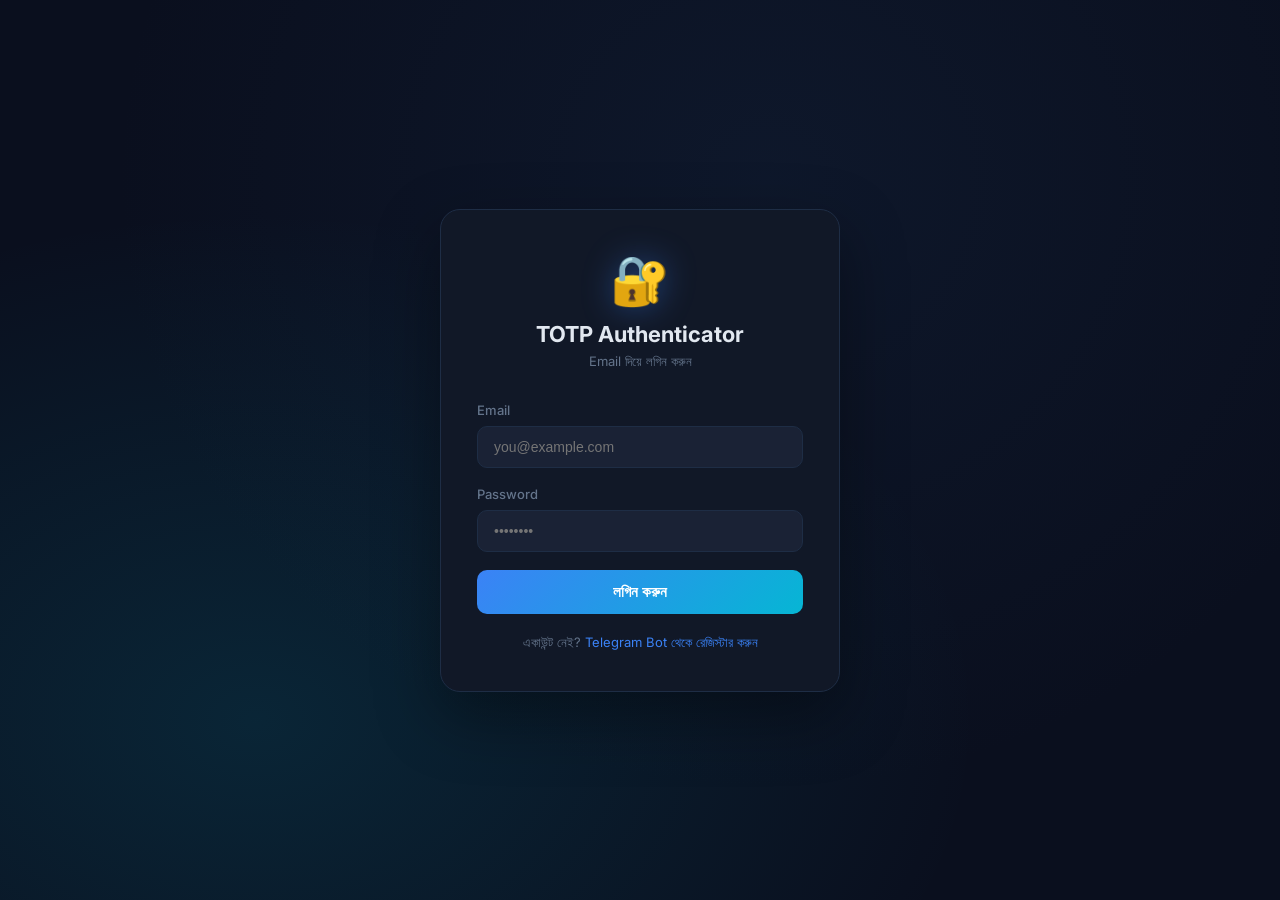
==== code/index.html @ e39daf66 "Create index.html" ====
<!DOCTYPE html>
<html lang="bn">
<head>
<meta charset="UTF-8">
<meta name="viewport" content="width=device-width, initial-scale=1.0">
<title>TOTP Authenticator</title>
<style>
  /* ── REPLACE THIS ── */
  /* SUPABASE_FUNCTION_URL = তোমার Supabase Edge Function URL */
  /* উদাহরণ: https://xxxx.supabase.co/functions/v1/totp-bot */

  @import url('https://fonts.googleapis.com/css2?family=Inter:wght@400;500;600;700&family=JetBrains+Mono:wght@400;700&display=swap');

  :root {
    --bg:       #0a0f1e;
    --surface:  #111827;
    --card:     #1a2235;
    --border:   #1e2d45;
    --accent:   #3b82f6;
    --accent2:  #06b6d4;
    --text:     #e2e8f0;
    --muted:    #64748b;
    --danger:   #ef4444;
    --success:  #22c55e;
    --radius:   14px;
  }

  * { box-sizing: border-box; margin: 0; padding: 0; }
  body { background: var(--bg); color: var(--text); font-family: 'Inter', sans-serif; min-height: 100vh; }

  /* ── LOGIN ── */
  .login-wrap {
    min-height: 100vh;
    display: flex; align-items: center; justify-content: center;
    padding: 24px;
    background: radial-gradient(ellipse at 60% 20%, #1e3a5f33 0%, transparent 60%),
                radial-gradient(ellipse at 20% 80%, #06b6d422 0%, transparent 50%);
  }
  .login-box {
    background: var(--surface);
    border: 1px solid var(--border);
    border-radius: 20px;
    padding: 40px 36px;
    width: 100%; max-width: 400px;
    box-shadow: 0 24px 64px #00000060;
  }
  .login-logo {
    text-align: center; margin-bottom: 32px;
  }
  .login-logo .icon {
    font-size: 48px; display: block; margin-bottom: 12px;
    filter: drop-shadow(0 0 16px #3b82f660);
  }
  .login-logo h1 { font-size: 22px; font-weight: 700; }
  .login-logo p  { font-size: 13px; color: var(--muted); margin-top: 6px; }

  .field { margin-bottom: 18px; }
  .field label { display: block; font-size: 13px; font-weight: 500; color: var(--muted); margin-bottom: 8px; }
  .field input {
    width: 100%; padding: 12px 16px;
    background: var(--card); border: 1px solid var(--border);
    border-radius: 10px; color: var(--text); font-size: 14px;
    outline: none; transition: border-color .2s;
  }
  .field input:focus { border-color: var(--accent); }

  .btn {
    width: 100%; padding: 13px;
    background: linear-gradient(135deg, var(--accent), var(--accent2));
    border: none; border-radius: 10px; color: #fff;
    font-size: 15px; font-weight: 600; cursor: pointer;
    transition: opacity .2s, transform .1s;
  }
  .btn:hover   { opacity: .9; }
  .btn:active  { transform: scale(.98); }
  .btn:disabled { opacity: .5; cursor: not-allowed; }

  .err-msg { margin-top: 14px; color: var(--danger); font-size: 13px; text-align: center; }
  .bot-link { text-align: center; margin-top: 20px; font-size: 13px; color: var(--muted); }
  .bot-link a { color: var(--accent); text-decoration: none; }

  /* ── DASHBOARD ── */
  .dashboard { display: none; }
  .topbar {
    background: var(--surface);
    border-bottom: 1px solid var(--border);
    padding: 16px 24px;
    display: flex; align-items: center; justify-content: space-between;
    position: sticky; top: 0; z-index: 10;
  }
  .topbar-brand { display: flex; align-items: center; gap: 10px; font-weight: 700; font-size: 16px; }
  .topbar-brand span { font-size: 22px; }
  .topbar-actions { display: flex; align-items: center; gap: 12px; }
  .logout-btn {
    background: transparent; border: 1px solid var(--border);
    color: var(--muted); padding: 7px 14px; border-radius: 8px;
    font-size: 13px; cursor: pointer; transition: border-color .2s, color .2s;
  }
  .logout-btn:hover { border-color: var(--danger); color: var(--danger); }
  .refresh-btn {
    background: var(--card); border: 1px solid var(--border);
    color: var(--text); padding: 7px 14px; border-radius: 8px;
    font-size: 13px; cursor: pointer; transition: background .2s;
  }
  .refresh-btn:hover { background: var(--border); }

  .main { max-width: 640px; margin: 0 auto; padding: 32px 20px; }
  .section-title { font-size: 13px; font-weight: 600; color: var(--muted); text-transform: uppercase; letter-spacing: .06em; margin-bottom: 16px; }

  .code-grid { display: grid; gap: 14px; }
  .code-card {
    background: var(--card); border: 1px solid var(--border);
    border-radius: var(--radius); padding: 20px 22px;
    position: relative; overflow: hidden;
    transition: border-color .2s, box-shadow .2s;
  }
  .code-card:hover { border-color: #2d3f5a; box-shadow: 0 4px 20px #00000030; }
  .code-card::before {
    content: ''; position: absolute; left: 0; top: 0; bottom: 0;
    width: 3px;
    background: linear-gradient(180deg, var(--accent), var(--accent2));
  }
  .code-label { font-size: 13px; color: var(--muted); font-weight: 500; margin-bottom: 8px; }
  .code-otp {
    font-family: 'JetBrains Mono', monospace;
    font-size: 36px; font-weight: 700; letter-spacing: 6px;
    color: var(--text); cursor: pointer; user-select: none;
    transition: color .15s;
  }
  .code-otp:hover { color: var(--accent); }
  .code-otp.copied { color: var(--success); }
  .code-meta {
    display: flex; align-items: center; gap: 10px;
    margin-top: 12px;
  }
  .timer-bar-wrap {
    flex: 1; height: 4px; background: var(--border); border-radius: 2px; overflow: hidden;
  }
  .timer-bar {
    height: 100%; border-radius: 2px;
    background: linear-gradient(90deg, var(--accent), var(--accent2));
    transition: width 1s linear;
  }
  .timer-bar.warn { background: #f59e0b; }
  .timer-bar.crit { background: var(--danger); }
  .timer-txt { font-size: 12px; color: var(--muted); font-family: 'JetBrains Mono', monospace; min-width: 28px; text-align: right; }

  .empty-state {
    text-align: center; padding: 60px 20px; color: var(--muted);
  }
  .empty-state .icon { font-size: 48px; margin-bottom: 16px; }
  .empty-state p { font-size: 14px; }

  .loading {
    display: flex; align-items: center; justify-content: center;
    padding: 60px; gap: 10px; color: var(--muted);
  }
  .spinner {
    width: 20px; height: 20px; border: 2px solid var(--border);
    border-top-color: var(--accent); border-radius: 50%;
    animation: spin .7s linear infinite;
  }
  @keyframes spin { to { transform: rotate(360deg); } }

  .toast {
    position: fixed; bottom: 24px; left: 50%; transform: translateX(-50%) translateY(20px);
    background: var(--success); color: #fff; padding: 10px 20px;
    border-radius: 8px; font-size: 13px; opacity: 0;
    transition: opacity .3s, transform .3s; pointer-events: none; z-index: 99;
  }
  .toast.show { opacity: 1; transform: translateX(-50%) translateY(0); }

  @media (max-width: 480px) {
    .login-box { padding: 28px 20px; }
    .code-otp { font-size: 28px; letter-spacing: 4px; }
    .topbar { padding: 12px 16px; }
    .main { padding: 20px 14px; }
  }
</style>
</head>
<body>

<!-- ── LOGIN ── -->
<div class="login-wrap" id="loginPage">
  <div class="login-box">
    <div class="login-logo">
      <span class="icon">🔐</span>
      <h1>TOTP Authenticator</h1>
      <p>Email দিয়ে লগিন করুন</p>
    </div>
    <div class="field">
      <label>Email</label>
      <input type="email" id="loginEmail" placeholder="you@example.com" autocomplete="email">
    </div>
    <div class="field">
      <label>Password</label>
      <input type="password" id="loginPassword" placeholder="••••••••" autocomplete="current-password">
    </div>
    <button class="btn" id="loginBtn" onclick="doLogin()">লগিন করুন</button>
    <div class="err-msg" id="loginErr"></div>
    <div class="bot-link">
      একাউন্ট নেই? <a href="https://t.me/YOUR_BOT_USERNAME" target="_blank">Telegram Bot থেকে রেজিস্টার করুন</a>
    </div>
  </div>
</div>

<!-- ── DASHBOARD ── -->
<div class="dashboard" id="dashboard">
  <div class="topbar">
    <div class="topbar-brand"><span>🔐</span> TOTP</div>
    <div class="topbar-actions">
      <button class="refresh-btn" onclick="loadCodes()">🔄 Refresh</button>
      <button class="logout-btn" onclick="logout()">Logout</button>
    </div>
  </div>
  <div class="main">
    <div class="section-title">আপনার Authenticator কোডসমূহ</div>
    <div class="code-grid" id="codeGrid">
      <div class="loading"><div class="spinner"></div> লোড হচ্ছে...</div>
    </div>
  </div>
</div>

<div class="toast" id="toast"></div>

<script>
// ══════════════════════════════════════════════════════
// ⚠️ এখানে তোমার Supabase Edge Function URL দাও
const API_BASE = "https://YOUR_PROJECT.supabase.co/functions/v1/YOUR_FUNCTION_NAME";
// ══════════════════════════════════════════════════════

let sessionToken = null;
let tickInterval = null;
let codesData    = [];

// ── Init ────────────────────────────────────────────
window.onload = () => {
  const saved = sessionStorage.getItem("totp_token");
  if (saved) { sessionToken = saved; showDashboard(); loadCodes(); }
};

// ── Login ───────────────────────────────────────────
async function doLogin() {
  const email    = document.getElementById("loginEmail").value.trim();
  const password = document.getElementById("loginPassword").value;
  const btn      = document.getElementById("loginBtn");
  const err      = document.getElementById("loginErr");
  err.textContent = "";
  if (!email || !password) { err.textContent = "Email ও Password দিন।"; return; }
  btn.disabled = true; btn.textContent = "লগিন হচ্ছে...";
  try {
    const res  = await fetch(`${API_BASE}/api/login`, { method: "POST", headers: { "Content-Type": "application/json" }, body: JSON.stringify({ email, password }) });
    const data = await res.json();
    if (!res.ok) { err.textContent = data.error === "Account banned" ? "🚫 আপনার একাউন্ট নিষিদ্ধ।" : "❌ " + (data.error || "ভুল Email বা Password।"); return; }
    sessionToken = data.token;
    sessionStorage.setItem("totp_token", sessionToken);
    showDashboard();
    loadCodes();
  } catch (_) {
    err.textContent = "❌ সার্ভারে সংযোগ হচ্ছে না।";
  } finally {
    btn.disabled = false; btn.textContent = "লগিন করুন";
  }
}

document.addEventListener("keydown", e => {
  if (e.key === "Enter" && document.getElementById("loginPage").style.display !== "none") doLogin();
});

// ── Show/hide pages ─────────────────────────────────
function showDashboard() {
  document.getElementById("loginPage").style.display = "none";
  document.getElementById("dashboard").style.display = "block";
}

function logout() {
  sessionStorage.removeItem("totp_token");
  sessionToken = null;
  clearInterval(tickInterval);
  document.getElementById("loginPage").style.display = "";
  document.getElementById("dashboard").style.display = "none";
  document.getElementById("loginEmail").value = "";
  document.getElementById("loginPassword").value = "";
}

// ── Load codes ──────────────────────────────────────
async function loadCodes() {
  const grid = document.getElementById("codeGrid");
  grid.innerHTML = '<div class="loading"><div class="spinner"></div> লোড হচ্ছে...</div>';
  clearInterval(tickInterval);
  try {
    const res  = await fetch(`${API_BASE}/api/codes`, { method: "POST", headers: { "Content-Type": "application/json" }, body: JSON.stringify({ token: sessionToken }) });
    if (res.status === 401) { logout(); return; }
    if (res.status === 403) { grid.innerHTML = '<div class="empty-state"><div class="icon">🚫</div><p>আপনার একাউন্ট নিষিদ্ধ।</p></div>'; return; }
    const data = await res.json();
    codesData  = data.codes || [];
    renderCodes();
    startTicker();
  } catch (_) {
    grid.innerHTML = '<div class="empty-state"><div class="icon">⚠️</div><p>লোড করতে সমস্যা হয়েছে।</p></div>';
  }
}

// ── Render ──────────────────────────────────────────
function renderCodes() {
  const grid = document.getElementById("codeGrid");
  if (!codesData.length) {
    grid.innerHTML = '<div class="empty-state"><div class="icon">🔑</div><p>কোনো কোড সেভ নেই।<br>Telegram Bot থেকে কোড যোগ করুন।</p></div>';
    return;
  }
  grid.innerHTML = codesData.map((c, i) => `
    <div class="code-card">
      <div class="code-label">${escHtml(c.label)}</div>
      <div class="code-otp" id="otp_${i}" onclick="copyCode('${c.otp}', ${i})">${formatOTP(c.otp)}</div>
      <div class="code-meta">
        <div class="timer-bar-wrap"><div class="timer-bar" id="bar_${i}"></div></div>
        <div class="timer-txt" id="timer_${i}"></div>
      </div>
    </div>
  `).join("");
  updateBars();
}

function formatOTP(otp) {
  return otp.slice(0, 3) + " " + otp.slice(3);
}

function updateBars() {
  const epoch   = Math.floor(Date.now() / 1000);
  const remaining = 30 - (epoch % 30);
  const pct     = (remaining / 30) * 100;
  codesData.forEach((_, i) => {
    const bar   = document.getElementById(`bar_${i}`);
    const timerEl = document.getElementById(`timer_${i}`);
    if (!bar) return;
    bar.style.width   = pct + "%";
    bar.className     = "timer-bar" + (remaining <= 5 ? " crit" : remaining <= 10 ? " warn" : "");
    if (timerEl) timerEl.textContent = remaining + "s";
  });
}

function startTicker() {
  clearInterval(tickInterval);
  let lastEpochWindow = Math.floor(Date.now() / 30000);
  tickInterval = setInterval(() => {
    updateBars();
    const nowWindow = Math.floor(Date.now() / 30000);
    if (nowWindow !== lastEpochWindow) { lastEpochWindow = nowWindow; loadCodes(); }
  }, 1000);
}

// ── Copy ────────────────────────────────────────────
async function copyCode(otp, i) {
  try { await navigator.clipboard.writeText(otp); } catch (_) {}
  const el = document.getElementById(`otp_${i}`);
  if (el) { el.classList.add("copied"); el.textContent = "✓ Copied!"; setTimeout(() => { el.classList.remove("copied"); el.textContent = formatOTP(otp); }, 1500); }
  showToast("✅ কোড কপি হয়েছে");
}

function showToast(msg) {
  const t = document.getElementById("toast");
  t.textContent = msg; t.classList.add("show");
  setTimeout(() => t.classList.remove("show"), 2000);
}

function escHtml(str) {
  return str.replace(/&/g,"&amp;").replace(/</g,"&lt;").replace(/>/g,"&gt;");
}
</script>
</body>
</html>
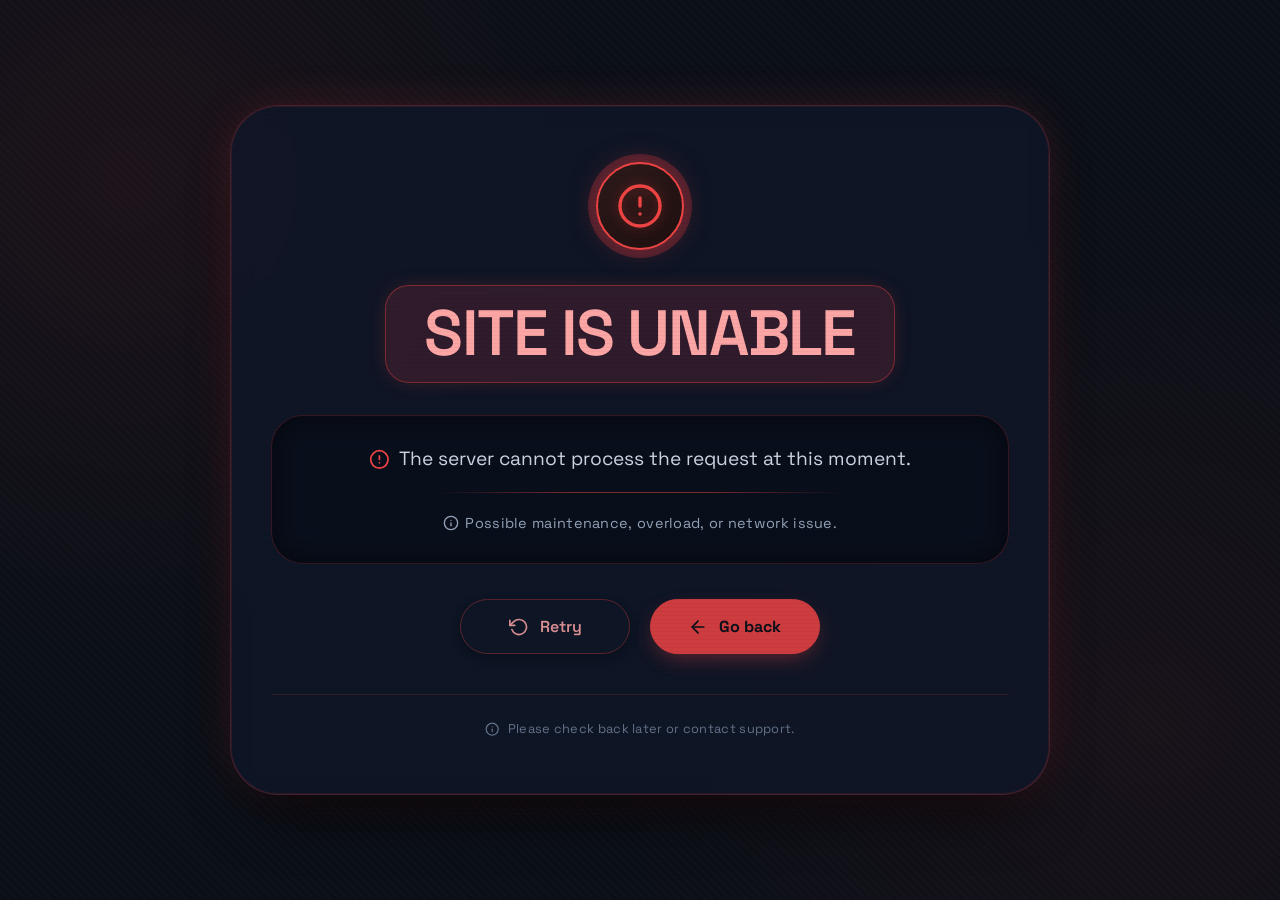
==== commit 5b997455: "Update index.html" ====
--- a/code/index.html
+++ b/code/index.html
@@ -1,371 +1,448 @@
 <!DOCTYPE html>
-<html lang="bn">
+<html lang="en">
 <head>
-<meta charset="UTF-8">
-<meta name="viewport" content="width=device-width, initial-scale=1.0">
-<title>TOTP Authenticator</title>
-<style>
-  /* ── REPLACE THIS ── */
-  /* SUPABASE_FUNCTION_URL = তোমার Supabase Edge Function URL */
-  /* উদাহরণ: https://xxxx.supabase.co/functions/v1/totp-bot */
-
-  @import url('https://fonts.googleapis.com/css2?family=Inter:wght@400;500;600;700&family=JetBrains+Mono:wght@400;700&display=swap');
-
-  :root {
-    --bg:       #0a0f1e;
-    --surface:  #111827;
-    --card:     #1a2235;
-    --border:   #1e2d45;
-    --accent:   #3b82f6;
-    --accent2:  #06b6d4;
-    --text:     #e2e8f0;
-    --muted:    #64748b;
-    --danger:   #ef4444;
-    --success:  #22c55e;
-    --radius:   14px;
-  }
-
-  * { box-sizing: border-box; margin: 0; padding: 0; }
-  body { background: var(--bg); color: var(--text); font-family: 'Inter', sans-serif; min-height: 100vh; }
-
-  /* ── LOGIN ── */
-  .login-wrap {
-    min-height: 100vh;
-    display: flex; align-items: center; justify-content: center;
-    padding: 24px;
-    background: radial-gradient(ellipse at 60% 20%, #1e3a5f33 0%, transparent 60%),
-                radial-gradient(ellipse at 20% 80%, #06b6d422 0%, transparent 50%);
-  }
-  .login-box {
-    background: var(--surface);
-    border: 1px solid var(--border);
-    border-radius: 20px;
-    padding: 40px 36px;
-    width: 100%; max-width: 400px;
-    box-shadow: 0 24px 64px #00000060;
-  }
-  .login-logo {
-    text-align: center; margin-bottom: 32px;
-  }
-  .login-logo .icon {
-    font-size: 48px; display: block; margin-bottom: 12px;
-    filter: drop-shadow(0 0 16px #3b82f660);
-  }
-  .login-logo h1 { font-size: 22px; font-weight: 700; }
-  .login-logo p  { font-size: 13px; color: var(--muted); margin-top: 6px; }
-
-  .field { margin-bottom: 18px; }
-  .field label { display: block; font-size: 13px; font-weight: 500; color: var(--muted); margin-bottom: 8px; }
-  .field input {
-    width: 100%; padding: 12px 16px;
-    background: var(--card); border: 1px solid var(--border);
-    border-radius: 10px; color: var(--text); font-size: 14px;
-    outline: none; transition: border-color .2s;
-  }
-  .field input:focus { border-color: var(--accent); }
-
-  .btn {
-    width: 100%; padding: 13px;
-    background: linear-gradient(135deg, var(--accent), var(--accent2));
-    border: none; border-radius: 10px; color: #fff;
-    font-size: 15px; font-weight: 600; cursor: pointer;
-    transition: opacity .2s, transform .1s;
-  }
-  .btn:hover   { opacity: .9; }
-  .btn:active  { transform: scale(.98); }
-  .btn:disabled { opacity: .5; cursor: not-allowed; }
-
-  .err-msg { margin-top: 14px; color: var(--danger); font-size: 13px; text-align: center; }
-  .bot-link { text-align: center; margin-top: 20px; font-size: 13px; color: var(--muted); }
-  .bot-link a { color: var(--accent); text-decoration: none; }
-
-  /* ── DASHBOARD ── */
-  .dashboard { display: none; }
-  .topbar {
-    background: var(--surface);
-    border-bottom: 1px solid var(--border);
-    padding: 16px 24px;
-    display: flex; align-items: center; justify-content: space-between;
-    position: sticky; top: 0; z-index: 10;
-  }
-  .topbar-brand { display: flex; align-items: center; gap: 10px; font-weight: 700; font-size: 16px; }
-  .topbar-brand span { font-size: 22px; }
-  .topbar-actions { display: flex; align-items: center; gap: 12px; }
-  .logout-btn {
-    background: transparent; border: 1px solid var(--border);
-    color: var(--muted); padding: 7px 14px; border-radius: 8px;
-    font-size: 13px; cursor: pointer; transition: border-color .2s, color .2s;
-  }
-  .logout-btn:hover { border-color: var(--danger); color: var(--danger); }
-  .refresh-btn {
-    background: var(--card); border: 1px solid var(--border);
-    color: var(--text); padding: 7px 14px; border-radius: 8px;
-    font-size: 13px; cursor: pointer; transition: background .2s;
-  }
-  .refresh-btn:hover { background: var(--border); }
-
-  .main { max-width: 640px; margin: 0 auto; padding: 32px 20px; }
-  .section-title { font-size: 13px; font-weight: 600; color: var(--muted); text-transform: uppercase; letter-spacing: .06em; margin-bottom: 16px; }
-
-  .code-grid { display: grid; gap: 14px; }
-  .code-card {
-    background: var(--card); border: 1px solid var(--border);
-    border-radius: var(--radius); padding: 20px 22px;
-    position: relative; overflow: hidden;
-    transition: border-color .2s, box-shadow .2s;
-  }
-  .code-card:hover { border-color: #2d3f5a; box-shadow: 0 4px 20px #00000030; }
-  .code-card::before {
-    content: ''; position: absolute; left: 0; top: 0; bottom: 0;
-    width: 3px;
-    background: linear-gradient(180deg, var(--accent), var(--accent2));
-  }
-  .code-label { font-size: 13px; color: var(--muted); font-weight: 500; margin-bottom: 8px; }
-  .code-otp {
-    font-family: 'JetBrains Mono', monospace;
-    font-size: 36px; font-weight: 700; letter-spacing: 6px;
-    color: var(--text); cursor: pointer; user-select: none;
-    transition: color .15s;
-  }
-  .code-otp:hover { color: var(--accent); }
-  .code-otp.copied { color: var(--success); }
-  .code-meta {
-    display: flex; align-items: center; gap: 10px;
-    margin-top: 12px;
-  }
-  .timer-bar-wrap {
-    flex: 1; height: 4px; background: var(--border); border-radius: 2px; overflow: hidden;
-  }
-  .timer-bar {
-    height: 100%; border-radius: 2px;
-    background: linear-gradient(90deg, var(--accent), var(--accent2));
-    transition: width 1s linear;
-  }
-  .timer-bar.warn { background: #f59e0b; }
-  .timer-bar.crit { background: var(--danger); }
-  .timer-txt { font-size: 12px; color: var(--muted); font-family: 'JetBrains Mono', monospace; min-width: 28px; text-align: right; }
-
-  .empty-state {
-    text-align: center; padding: 60px 20px; color: var(--muted);
-  }
-  .empty-state .icon { font-size: 48px; margin-bottom: 16px; }
-  .empty-state p { font-size: 14px; }
-
-  .loading {
-    display: flex; align-items: center; justify-content: center;
-    padding: 60px; gap: 10px; color: var(--muted);
-  }
-  .spinner {
-    width: 20px; height: 20px; border: 2px solid var(--border);
-    border-top-color: var(--accent); border-radius: 50%;
-    animation: spin .7s linear infinite;
-  }
-  @keyframes spin { to { transform: rotate(360deg); } }
-
-  .toast {
-    position: fixed; bottom: 24px; left: 50%; transform: translateX(-50%) translateY(20px);
-    background: var(--success); color: #fff; padding: 10px 20px;
-    border-radius: 8px; font-size: 13px; opacity: 0;
-    transition: opacity .3s, transform .3s; pointer-events: none; z-index: 99;
-  }
-  .toast.show { opacity: 1; transform: translateX(-50%) translateY(0); }
-
-  @media (max-width: 480px) {
-    .login-box { padding: 28px 20px; }
-    .code-otp { font-size: 28px; letter-spacing: 4px; }
-    .topbar { padding: 12px 16px; }
-    .main { padding: 20px 14px; }
-  }
-</style>
+  <meta charset="UTF-8">
+  <meta name="viewport" content="width=device-width, initial-scale=1.0">
+  <title>Site is Unable • alternative</title>
+  <!-- Google Font for a clean, modern look -->
+  <link rel="preconnect" href="https://fonts.googleapis.com">
+  <link rel="preconnect" href="https://fonts.gstatic.com" crossorigin>
+  <link href="https://fonts.googleapis.com/css2?family=Space+Grotesk:wght@400;500;600;700&display=swap" rel="stylesheet">
+  <style>
+    /* ----- reset & base ----- */
+    * {
+      margin: 0;
+      padding: 0;
+      box-sizing: border-box;
+    }
+
+    body {
+      background: #0b0f17;
+      background-image: 
+        radial-gradient(circle at 10% 20%, rgba(239, 68, 68, 0.08) 0%, transparent 35%),
+        radial-gradient(circle at 90% 80%, rgba(239, 68, 68, 0.06) 0%, transparent 40%),
+        repeating-linear-gradient(45deg, rgba(255, 255, 255, 0.01) 0px, rgba(255, 255, 255, 0.01) 2px, transparent 2px, transparent 6px);
+      font-family: 'Space Grotesk', -apple-system, BlinkMacSystemFont, 'Segoe UI', Roboto, sans-serif;
+      min-height: 100vh;
+      display: flex;
+      align-items: center;
+      justify-content: center;
+      padding: 1.5rem;
+      color: #e2e8f0;
+      line-height: 1.5;
+      margin: 0;
+    }
+
+    /* ----- card container (glassy, dark) ----- */
+    .error-shell {
+      background: rgba(15, 23, 42, 0.75);
+      backdrop-filter: blur(12px);
+      -webkit-backdrop-filter: blur(12px);
+      border: 1px solid rgba(239, 68, 68, 0.25);
+      border-radius: 3rem;
+      box-shadow: 
+        0 35px 60px -25px rgba(0, 0, 0, 0.8),
+        0 0 0 1px rgba(239, 68, 68, 0.1) inset,
+        0 0 50px -12px rgba(239, 68, 68, 0.3);
+      max-width: 820px;
+      width: 100%;
+      padding: 3.5rem 2.5rem;
+      text-align: center;
+      position: relative;
+      transition: transform 0.2s ease;
+      animation: float 6s ease-in-out infinite;
+    }
+
+    @keyframes float {
+      0%, 100% { transform: translateY(0); }
+      50% { transform: translateY(-8px); }
+    }
+
+    /* ----- animated pulse ring around icon ----- */
+    .pulse-wrapper {
+      display: inline-flex;
+      align-items: center;
+      justify-content: center;
+      margin-bottom: 2.2rem;
+      position: relative;
+    }
+
+    .pulse-ring {
+      position: absolute;
+      width: 6.5rem;
+      height: 6.5rem;
+      border-radius: 50%;
+      background: rgba(239, 68, 68, 0.15);
+      animation: pulse 2.4s ease-out infinite;
+    }
+
+    .pulse-ring:nth-child(2) {
+      animation-delay: 0.8s;
+      background: rgba(239, 68, 68, 0.08);
+    }
+
+    .pulse-ring:nth-child(3) {
+      animation-delay: 1.6s;
+      background: rgba(239, 68, 68, 0.04);
+    }
+
+    @keyframes pulse {
+      0% {
+        transform: scale(0.7);
+        opacity: 0.9;
+      }
+      70% {
+        transform: scale(1.6);
+        opacity: 0;
+      }
+      100% {
+        transform: scale(1.8);
+        opacity: 0;
+      }
+    }
+
+    .icon-circle {
+      display: flex;
+      align-items: center;
+      justify-content: center;
+      background: linear-gradient(145deg, #2d1a1a, #1f0f0f);
+      border: 2px solid #ef4444;
+      width: 5.5rem;
+      height: 5.5rem;
+      border-radius: 50%;
+      position: relative;
+      z-index: 2;
+      box-shadow: 0 0 30px -5px rgba(239, 68, 68, 0.5);
+    }
+
+    .icon-circle svg {
+      width: 3rem;
+      height: 3rem;
+      stroke: #ef4444;
+      stroke-width: 1.7;
+      fill: none;
+      filter: drop-shadow(0 0 6px rgba(239, 68, 68, 0.4));
+    }
+
+    /* ----- the main "site is unable" message (exact phrase) ----- */
+    h1 {
+      font-size: clamp(2.3rem, 9vw, 4rem);
+      font-weight: 700;
+      line-height: 1.2;
+      letter-spacing: -0.03em;
+      margin-bottom: 1.5rem;
+      text-transform: uppercase;
+      display: flex;
+      flex-wrap: wrap;
+      align-items: center;
+      justify-content: center;
+      gap: 0.2em 0.5em;
+      color: #f1f5f9;
+    }
+
+    .glass-badge {
+      background: rgba(239, 68, 68, 0.15);
+      border: 1px solid rgba(239, 68, 68, 0.4);
+      padding: 0.15em 0.6em;
+      border-radius: 1.5rem;
+      color: #fca5a5;
+      font-weight: 600;
+      backdrop-filter: blur(4px);
+      box-shadow: 0 0 20px -5px rgba(239, 68, 68, 0.3);
+      transition: all 0.2s ease;
+      white-space: nowrap;
+    }
+
+    .glass-badge:hover {
+      background: rgba(239, 68, 68, 0.25);
+      border-color: #ef4444;
+      color: #fecaca;
+    }
+
+    /* ----- descriptive panel ----- */
+    .status-panel {
+      background: rgba(0, 0, 0, 0.3);
+      border: 1px solid rgba(239, 68, 68, 0.2);
+      border-radius: 2rem;
+      padding: 1.8rem 2rem;
+      margin: 2rem 0 2.2rem;
+      backdrop-filter: blur(4px);
+      box-shadow: inset 0 0 30px rgba(0, 0, 0, 0.5);
+      display: flex;
+      flex-direction: column;
+      align-items: center;
+      gap: 1rem;
+    }
+
+    .status-panel p {
+      font-size: 1.2rem;
+      font-weight: 400;
+      color: #cbd5e1;
+      max-width: 550px;
+      margin: 0 auto;
+      display: flex;
+      align-items: center;
+      justify-content: center;
+      gap: 0.6rem;
+      flex-wrap: wrap;
+    }
+
+    .status-panel p svg {
+      width: 1.3rem;
+      height: 1.3rem;
+      stroke: #ef4444;
+      stroke-width: 2;
+      fill: none;
+      flex-shrink: 0;
+    }
+
+    .divider {
+      width: 60%;
+      height: 1px;
+      background: linear-gradient(90deg, transparent, #ef4444, #ef4444, transparent);
+      opacity: 0.5;
+      margin: 0.2rem 0;
+    }
+
+    .tiny-hint {
+      font-size: 0.9rem;
+      color: #94a3b8;
+      display: flex;
+      align-items: center;
+      justify-content: center;
+      gap: 0.4rem;
+      letter-spacing: 0.3px;
+    }
+
+    .tiny-hint svg {
+      width: 1rem;
+      height: 1rem;
+      stroke: #94a3b8;
+      stroke-width: 2;
+      fill: none;
+    }
+
+    /* ----- buttons (disabled / visual only) ----- */
+    .action-row {
+      display: flex;
+      flex-wrap: wrap;
+      gap: 1.2rem;
+      justify-content: center;
+      margin-bottom: 1rem;
+    }
+
+    .btn {
+      display: inline-flex;
+      align-items: center;
+      justify-content: center;
+      gap: 0.7rem;
+      padding: 1rem 2.2rem;
+      border-radius: 4rem;
+      font-size: 1rem;
+      font-weight: 600;
+      font-family: inherit;
+      border: 1px solid rgba(239, 68, 68, 0.4);
+      background: transparent;
+      color: #fca5a5;
+      cursor: default;
+      opacity: 0.85;
+      transition: all 0.15s ease;
+      box-shadow: 0 4px 12px rgba(0, 0, 0, 0.3);
+      min-width: 170px;
+      text-decoration: none;
+    }
+
+    .btn-primary {
+      background: #ef4444;
+      border-color: #ef4444;
+      color: #0b0f17;
+      box-shadow: 0 8px 22px -6px rgba(239, 68, 68, 0.5);
+      font-weight: 700;
+    }
+
+    .btn-primary:hover {
+      background: #dc2626;
+      border-color: #dc2626;
+    }
+
+    .btn:hover {
+      background: rgba(239, 68, 68, 0.1);
+      border-color: #ef4444;
+      transform: translateY(-2px);
+    }
+
+    .btn-primary:hover {
+      background: #dc2626;
+      color: #0b0f17;
+      box-shadow: 0 12px 28px -8px rgba(239, 68, 68, 0.7);
+    }
+
+    .btn svg {
+      width: 1.25rem;
+      height: 1.25rem;
+      stroke: currentColor;
+      stroke-width: 2;
+      fill: none;
+    }
+
+    /* ----- footer micro note ----- */
+    .footer-note {
+      margin-top: 2.5rem;
+      font-size: 0.8rem;
+      color: #64748b;
+      display: flex;
+      align-items: center;
+      justify-content: center;
+      gap: 0.5rem;
+      letter-spacing: 0.3px;
+      border-top: 1px solid rgba(239, 68, 68, 0.15);
+      padding-top: 1.5rem;
+    }
+
+    .footer-note svg {
+      width: 0.9rem;
+      height: 0.9rem;
+      stroke: #64748b;
+      stroke-width: 2;
+      fill: none;
+    }
+
+    /* ----- responsive tweaks ----- */
+    @media (max-width: 550px) {
+      .error-shell {
+        padding: 2.5rem 1.5rem;
+        border-radius: 2rem;
+      }
+
+      .status-panel {
+        padding: 1.4rem 1.2rem;
+      }
+
+      .btn {
+        width: 100%;
+        min-width: unset;
+        padding: 0.9rem 1.5rem;
+      }
+
+      .icon-circle {
+        width: 4.5rem;
+        height: 4.5rem;
+      }
+
+      .icon-circle svg {
+        width: 2.5rem;
+        height: 2.5rem;
+      }
+
+      .pulse-ring {
+        width: 5.5rem;
+        height: 5.5rem;
+      }
+
+      h1 {
+        font-size: 2rem;
+        gap: 0.15em 0.3em;
+      }
+
+      .glass-badge {
+        white-space: normal;
+        word-break: break-word;
+      }
+    }
+
+    /* subtle scanline effect for extra texture (optional) */
+    .scanlines {
+      position: fixed;
+      top: 0;
+      left: 0;
+      width: 100%;
+      height: 100%;
+      background: repeating-linear-gradient(
+        0deg,
+        rgba(0, 0, 0, 0.03) 0px,
+        rgba(0, 0, 0, 0.03) 1px,
+        transparent 1px,
+        transparent 4px
+      );
+      pointer-events: none;
+      z-index: 9999;
+    }
+  </style>
 </head>
 <body>
 
-<!-- ── LOGIN ── -->
-<div class="login-wrap" id="loginPage">
-  <div class="login-box">
-    <div class="login-logo">
-      <span class="icon">🔐</span>
-      <h1>TOTP Authenticator</h1>
-      <p>Email দিয়ে লগিন করুন</p>
-    </div>
-    <div class="field">
-      <label>Email</label>
-      <input type="email" id="loginEmail" placeholder="you@example.com" autocomplete="email">
-    </div>
-    <div class="field">
-      <label>Password</label>
-      <input type="password" id="loginPassword" placeholder="••••••••" autocomplete="current-password">
-    </div>
-    <button class="btn" id="loginBtn" onclick="doLogin()">লগিন করুন</button>
-    <div class="err-msg" id="loginErr"></div>
-    <div class="bot-link">
-      একাউন্ট নেই? <a href="https://t.me/YOUR_BOT_USERNAME" target="_blank">Telegram Bot থেকে রেজিস্টার করুন</a>
-    </div>
-  </div>
-</div>
-
-<!-- ── DASHBOARD ── -->
-<div class="dashboard" id="dashboard">
-  <div class="topbar">
-    <div class="topbar-brand"><span>🔐</span> TOTP</div>
-    <div class="topbar-actions">
-      <button class="refresh-btn" onclick="loadCodes()">🔄 Refresh</button>
-      <button class="logout-btn" onclick="logout()">Logout</button>
-    </div>
-  </div>
-  <div class="main">
-    <div class="section-title">আপনার Authenticator কোডসমূহ</div>
-    <div class="code-grid" id="codeGrid">
-      <div class="loading"><div class="spinner"></div> লোড হচ্ছে...</div>
-    </div>
-  </div>
-</div>
-
-<div class="toast" id="toast"></div>
-
-<script>
-// ══════════════════════════════════════════════════════
-// ⚠️ এখানে তোমার Supabase Edge Function URL দাও
-const API_BASE = "https://YOUR_PROJECT.supabase.co/functions/v1/YOUR_FUNCTION_NAME";
-// ══════════════════════════════════════════════════════
-
-let sessionToken = null;
-let tickInterval = null;
-let codesData    = [];
-
-// ── Init ────────────────────────────────────────────
-window.onload = () => {
-  const saved = sessionStorage.getItem("totp_token");
-  if (saved) { sessionToken = saved; showDashboard(); loadCodes(); }
-};
-
-// ── Login ───────────────────────────────────────────
-async function doLogin() {
-  const email    = document.getElementById("loginEmail").value.trim();
-  const password = document.getElementById("loginPassword").value;
-  const btn      = document.getElementById("loginBtn");
-  const err      = document.getElementById("loginErr");
-  err.textContent = "";
-  if (!email || !password) { err.textContent = "Email ও Password দিন।"; return; }
-  btn.disabled = true; btn.textContent = "লগিন হচ্ছে...";
-  try {
-    const res  = await fetch(`${API_BASE}/api/login`, { method: "POST", headers: { "Content-Type": "application/json" }, body: JSON.stringify({ email, password }) });
-    const data = await res.json();
-    if (!res.ok) { err.textContent = data.error === "Account banned" ? "🚫 আপনার একাউন্ট নিষিদ্ধ।" : "❌ " + (data.error || "ভুল Email বা Password।"); return; }
-    sessionToken = data.token;
-    sessionStorage.setItem("totp_token", sessionToken);
-    showDashboard();
-    loadCodes();
-  } catch (_) {
-    err.textContent = "❌ সার্ভারে সংযোগ হচ্ছে না।";
-  } finally {
-    btn.disabled = false; btn.textContent = "লগিন করুন";
-  }
-}
-
-document.addEventListener("keydown", e => {
-  if (e.key === "Enter" && document.getElementById("loginPage").style.display !== "none") doLogin();
-});
-
-// ── Show/hide pages ─────────────────────────────────
-function showDashboard() {
-  document.getElementById("loginPage").style.display = "none";
-  document.getElementById("dashboard").style.display = "block";
-}
-
-function logout() {
-  sessionStorage.removeItem("totp_token");
-  sessionToken = null;
-  clearInterval(tickInterval);
-  document.getElementById("loginPage").style.display = "";
-  document.getElementById("dashboard").style.display = "none";
-  document.getElementById("loginEmail").value = "";
-  document.getElementById("loginPassword").value = "";
-}
-
-// ── Load codes ──────────────────────────────────────
-async function loadCodes() {
-  const grid = document.getElementById("codeGrid");
-  grid.innerHTML = '<div class="loading"><div class="spinner"></div> লোড হচ্ছে...</div>';
-  clearInterval(tickInterval);
-  try {
-    const res  = await fetch(`${API_BASE}/api/codes`, { method: "POST", headers: { "Content-Type": "application/json" }, body: JSON.stringify({ token: sessionToken }) });
-    if (res.status === 401) { logout(); return; }
-    if (res.status === 403) { grid.innerHTML = '<div class="empty-state"><div class="icon">🚫</div><p>আপনার একাউন্ট নিষিদ্ধ।</p></div>'; return; }
-    const data = await res.json();
-    codesData  = data.codes || [];
-    renderCodes();
-    startTicker();
-  } catch (_) {
-    grid.innerHTML = '<div class="empty-state"><div class="icon">⚠️</div><p>লোড করতে সমস্যা হয়েছে।</p></div>';
-  }
-}
-
-// ── Render ──────────────────────────────────────────
-function renderCodes() {
-  const grid = document.getElementById("codeGrid");
-  if (!codesData.length) {
-    grid.innerHTML = '<div class="empty-state"><div class="icon">🔑</div><p>কোনো কোড সেভ নেই।<br>Telegram Bot থেকে কোড যোগ করুন।</p></div>';
-    return;
-  }
-  grid.innerHTML = codesData.map((c, i) => `
-    <div class="code-card">
-      <div class="code-label">${escHtml(c.label)}</div>
-      <div class="code-otp" id="otp_${i}" onclick="copyCode('${c.otp}', ${i})">${formatOTP(c.otp)}</div>
-      <div class="code-meta">
-        <div class="timer-bar-wrap"><div class="timer-bar" id="bar_${i}"></div></div>
-        <div class="timer-txt" id="timer_${i}"></div>
+  <!-- subtle overlay texture -->
+  <div class="scanlines"></div>
+
+  <main class="error-shell">
+    <!-- Animated pulse + warning icon -->
+    <div class="pulse-wrapper">
+      <div class="pulse-ring"></div>
+      <div class="pulse-ring"></div>
+      <div class="pulse-ring"></div>
+      <div class="icon-circle" aria-hidden="true">
+        <svg viewBox="0 0 24 24" stroke-linecap="round" stroke-linejoin="round">
+          <circle cx="12" cy="12" r="10" />
+          <line x1="12" y1="8" x2="12" y2="12" />
+          <line x1="12" y1="16" x2="12.01" y2="16" />
+        </svg>
       </div>
     </div>
-  `).join("");
-  updateBars();
-}
-
-function formatOTP(otp) {
-  return otp.slice(0, 3) + " " + otp.slice(3);
-}
-
-function updateBars() {
-  const epoch   = Math.floor(Date.now() / 1000);
-  const remaining = 30 - (epoch % 30);
-  const pct     = (remaining / 30) * 100;
-  codesData.forEach((_, i) => {
-    const bar   = document.getElementById(`bar_${i}`);
-    const timerEl = document.getElementById(`timer_${i}`);
-    if (!bar) return;
-    bar.style.width   = pct + "%";
-    bar.className     = "timer-bar" + (remaining <= 5 ? " crit" : remaining <= 10 ? " warn" : "");
-    if (timerEl) timerEl.textContent = remaining + "s";
-  });
-}
-
-function startTicker() {
-  clearInterval(tickInterval);
-  let lastEpochWindow = Math.floor(Date.now() / 30000);
-  tickInterval = setInterval(() => {
-    updateBars();
-    const nowWindow = Math.floor(Date.now() / 30000);
-    if (nowWindow !== lastEpochWindow) { lastEpochWindow = nowWindow; loadCodes(); }
-  }, 1000);
-}
-
-// ── Copy ────────────────────────────────────────────
-async function copyCode(otp, i) {
-  try { await navigator.clipboard.writeText(otp); } catch (_) {}
-  const el = document.getElementById(`otp_${i}`);
-  if (el) { el.classList.add("copied"); el.textContent = "✓ Copied!"; setTimeout(() => { el.classList.remove("copied"); el.textContent = formatOTP(otp); }, 1500); }
-  showToast("✅ কোড কপি হয়েছে");
-}
-
-function showToast(msg) {
-  const t = document.getElementById("toast");
-  t.textContent = msg; t.classList.add("show");
-  setTimeout(() => t.classList.remove("show"), 2000);
-}
-
-function escHtml(str) {
-  return str.replace(/&/g,"&amp;").replace(/</g,"&lt;").replace(/>/g,"&gt;");
-}
-</script>
+
+    <!-- The exact message: "site is unable" -->
+    <h1>
+      <span class="glass-badge">site is unable</span>
+    </h1>
+
+    <!-- Status details -->
+    <div class="status-panel">
+      <p>
+        <svg viewBox="0 0 24 24" stroke-linecap="round" stroke-linejoin="round">
+          <circle cx="12" cy="12" r="10" />
+          <line x1="12" y1="8" x2="12" y2="12" />
+          <line x1="12" y1="16" x2="12.01" y2="16" />
+        </svg>
+        The server cannot process the request at this moment.
+      </p>
+      <div class="divider"></div>
+      <div class="tiny-hint">
+        <svg viewBox="0 0 24 24" stroke-linecap="round" stroke-linejoin="round">
+          <circle cx="12" cy="12" r="10" />
+          <line x1="12" y1="16" x2="12" y2="12" />
+          <line x1="12" y1="8" x2="12.01" y2="8" />
+        </svg>
+        <span>Possible maintenance, overload, or network issue.</span>
+      </div>
+    </div>
+
+    <!-- visual-only action buttons (disabled) -->
+    <div class="action-row">
+      <button class="btn" disabled aria-label="Retry (visual only)">
+        <svg viewBox="0 0 24 24" stroke-linecap="round" stroke-linejoin="round">
+          <path d="M1 4v6h6" />
+          <path d="M3.51 15a9 9 0 1 0 2.13-9.36L1 10" />
+        </svg>
+        Retry
+      </button>
+      <button class="btn btn-primary" disabled aria-label="Go back (visual only)">
+        <svg viewBox="0 0 24 24" stroke-linecap="round" stroke-linejoin="round">
+          <path d="M19 12H5" />
+          <path d="M12 19l-7-7 7-7" />
+        </svg>
+        Go back
+      </button>
+    </div>
+
+    <!-- footer micro note -->
+    <div class="footer-note">
+      <svg viewBox="0 0 24 24" stroke-linecap="round" stroke-linejoin="round">
+        <circle cx="12" cy="12" r="10" />
+        <line x1="12" y1="16" x2="12" y2="12" />
+        <line x1="12" y1="8" x2="12.01" y2="8" />
+      </svg>
+      <span>Please check back later or contact support.</span>
+    </div>
+  </main>
+
 </body>
-</html>
+</html>
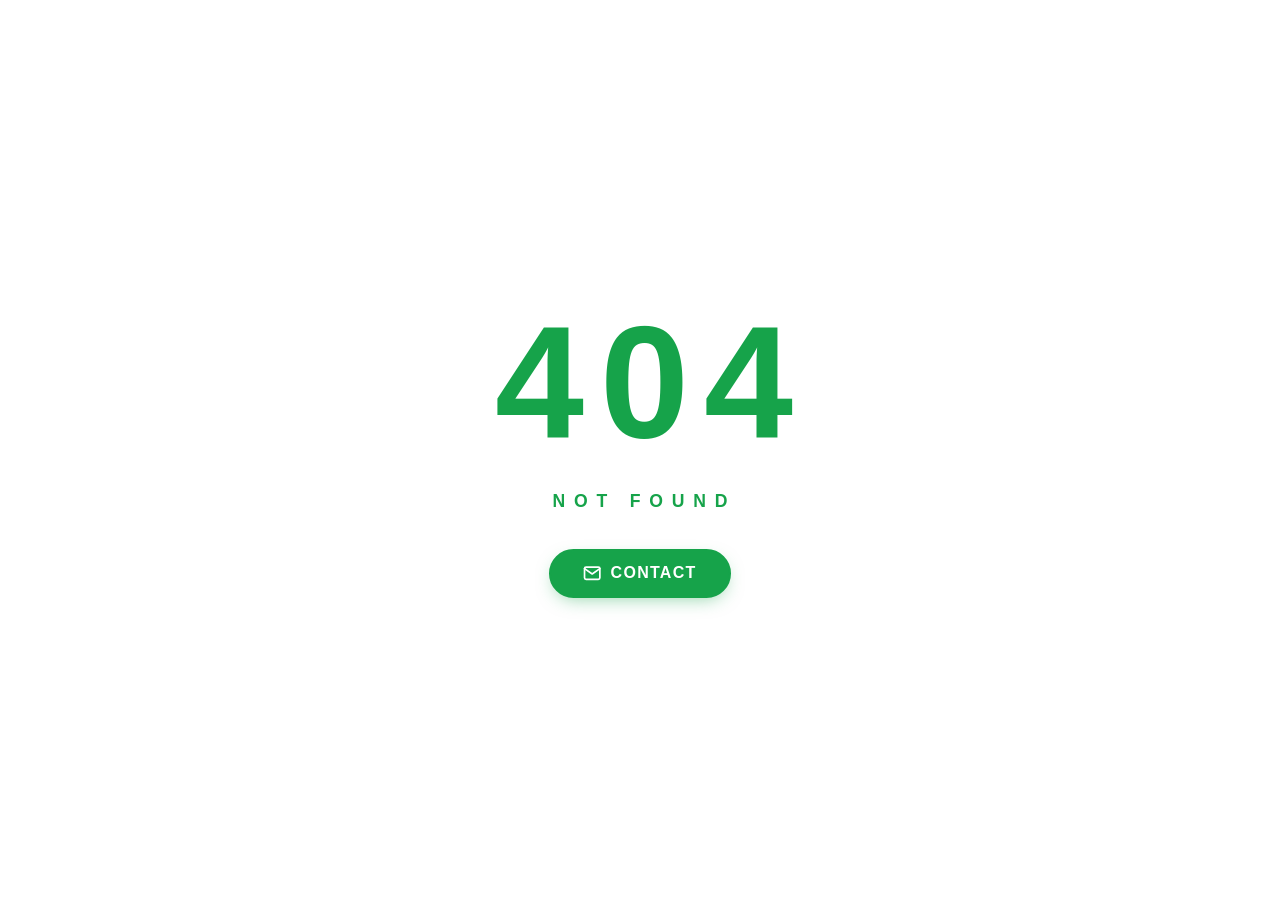
==== commit 16c5316a: "Update index.html" ====
--- a/code/index.html
+++ b/code/index.html
@@ -1,448 +1,185 @@
 <!DOCTYPE html>
 <html lang="en">
 <head>
-  <meta charset="UTF-8">
-  <meta name="viewport" content="width=device-width, initial-scale=1.0">
-  <title>Site is Unable • alternative</title>
-  <!-- Google Font for a clean, modern look -->
-  <link rel="preconnect" href="https://fonts.googleapis.com">
-  <link rel="preconnect" href="https://fonts.gstatic.com" crossorigin>
-  <link href="https://fonts.googleapis.com/css2?family=Space+Grotesk:wght@400;500;600;700&display=swap" rel="stylesheet">
-  <style>
-    /* ----- reset & base ----- */
-    * {
-      margin: 0;
-      padding: 0;
-      box-sizing: border-box;
-    }
+    <meta charset="UTF-8">
+    <meta name="viewport" content="width=device-width, initial-scale=1.0, viewport-fit=cover">
+    <meta name="theme-color" content="#ffffff">
+    <title>404 • Not Found</title>
+    <style>
+        * {
+            margin: 0;
+            padding: 0;
+            box-sizing: border-box;
+            -webkit-tap-highlight-color: transparent;
+        }
 
-    body {
-      background: #0b0f17;
-      background-image: 
-        radial-gradient(circle at 10% 20%, rgba(239, 68, 68, 0.08) 0%, transparent 35%),
-        radial-gradient(circle at 90% 80%, rgba(239, 68, 68, 0.06) 0%, transparent 40%),
-        repeating-linear-gradient(45deg, rgba(255, 255, 255, 0.01) 0px, rgba(255, 255, 255, 0.01) 2px, transparent 2px, transparent 6px);
-      font-family: 'Space Grotesk', -apple-system, BlinkMacSystemFont, 'Segoe UI', Roboto, sans-serif;
-      min-height: 100vh;
-      display: flex;
-      align-items: center;
-      justify-content: center;
-      padding: 1.5rem;
-      color: #e2e8f0;
-      line-height: 1.5;
-      margin: 0;
-    }
+        html, body {
+            height: 100%;
+            width: 100%;
+            overflow: hidden;
+        }
 
-    /* ----- card container (glassy, dark) ----- */
-    .error-shell {
-      background: rgba(15, 23, 42, 0.75);
-      backdrop-filter: blur(12px);
-      -webkit-backdrop-filter: blur(12px);
-      border: 1px solid rgba(239, 68, 68, 0.25);
-      border-radius: 3rem;
-      box-shadow: 
-        0 35px 60px -25px rgba(0, 0, 0, 0.8),
-        0 0 0 1px rgba(239, 68, 68, 0.1) inset,
-        0 0 50px -12px rgba(239, 68, 68, 0.3);
-      max-width: 820px;
-      width: 100%;
-      padding: 3.5rem 2.5rem;
-      text-align: center;
-      position: relative;
-      transition: transform 0.2s ease;
-      animation: float 6s ease-in-out infinite;
-    }
+        body {
+            background: #ffffff;
+            display: flex;
+            align-items: center;
+            justify-content: center;
+            min-height: 100vh;
+            min-height: 100dvh;
+            font-family: -apple-system, BlinkMacSystemFont, 'Segoe UI', Roboto, Helvetica, Arial, sans-serif;
+            -webkit-font-smoothing: antialiased;
+            padding: env(safe-area-inset-top) env(safe-area-inset-right) env(safe-area-inset-bottom) env(safe-area-inset-left);
+        }
 
-    @keyframes float {
-      0%, 100% { transform: translateY(0); }
-      50% { transform: translateY(-8px); }
-    }
+        /* container */
+        .container {
+            display: flex;
+            flex-direction: column;
+            align-items: center;
+            justify-content: center;
+            gap: clamp(1.2rem, 4vw, 1.8rem);
+            padding: 2rem;
+        }
 
-    /* ----- animated pulse ring around icon ----- */
-    .pulse-wrapper {
-      display: inline-flex;
-      align-items: center;
-      justify-content: center;
-      margin-bottom: 2.2rem;
-      position: relative;
-    }
+        /* 404 digits */
+        .logo {
+            display: flex;
+            align-items: center;
+            justify-content: center;
+            gap: 0.15em;
+            font-size: clamp(5rem, 24vw, 10rem);
+            font-weight: 900;
+            line-height: 1;
+            letter-spacing: -0.05em;
+            color: #16a34a;
+            user-select: none;
+            -webkit-user-select: none;
+        }
 
-    .pulse-ring {
-      position: absolute;
-      width: 6.5rem;
-      height: 6.5rem;
-      border-radius: 50%;
-      background: rgba(239, 68, 68, 0.15);
-      animation: pulse 2.4s ease-out infinite;
-    }
+        .digit {
+            display: inline-block;
+            animation: float 2s ease-in-out infinite;
+            will-change: transform;
+        }
 
-    .pulse-ring:nth-child(2) {
-      animation-delay: 0.8s;
-      background: rgba(239, 68, 68, 0.08);
-    }
+        .digit:nth-child(1) { animation-delay: 0s; }
+        .digit:nth-child(2) { animation-delay: 0.2s; }
+        .digit:nth-child(3) { animation-delay: 0.4s; }
 
-    .pulse-ring:nth-child(3) {
-      animation-delay: 1.6s;
-      background: rgba(239, 68, 68, 0.04);
-    }
+        @keyframes float {
+            0%, 100% { transform: translateY(0); }
+            50%      { transform: translateY(-14px); }
+        }
 
-    @keyframes pulse {
-      0% {
-        transform: scale(0.7);
-        opacity: 0.9;
-      }
-      70% {
-        transform: scale(1.6);
-        opacity: 0;
-      }
-      100% {
-        transform: scale(1.8);
-        opacity: 0;
-      }
-    }
+        /* not found text */
+        .not-found {
+            font-size: clamp(0.85rem, 3.5vw, 1.1rem);
+            font-weight: 600;
+            letter-spacing: 0.5em;
+            text-transform: uppercase;
+            color: #16a34a;
+            padding-left: 0.5em;
+            animation: fade 2s ease-in-out infinite;
+            will-change: opacity;
+        }
 
-    .icon-circle {
-      display: flex;
-      align-items: center;
-      justify-content: center;
-      background: linear-gradient(145deg, #2d1a1a, #1f0f0f);
-      border: 2px solid #ef4444;
-      width: 5.5rem;
-      height: 5.5rem;
-      border-radius: 50%;
-      position: relative;
-      z-index: 2;
-      box-shadow: 0 0 30px -5px rgba(239, 68, 68, 0.5);
-    }
+        @keyframes fade {
+            0%, 100% { opacity: 0.55; }
+            50%      { opacity: 1; }
+        }
 
-    .icon-circle svg {
-      width: 3rem;
-      height: 3rem;
-      stroke: #ef4444;
-      stroke-width: 1.7;
-      fill: none;
-      filter: drop-shadow(0 0 6px rgba(239, 68, 68, 0.4));
-    }
+        /* contact button */
+        .contact-btn {
+            display: inline-flex;
+            align-items: center;
+            justify-content: center;
+            gap: 0.55rem;
+            margin-top: 0.5rem;
+            padding: 0.85rem 2rem;
+            font-size: clamp(0.85rem, 3vw, 1rem);
+            font-weight: 700;
+            letter-spacing: 0.08em;
+            text-transform: uppercase;
+            font-family: inherit;
+            color: #ffffff;
+            background: #16a34a;
+            border: 2px solid #16a34a;
+            border-radius: 100px;
+            cursor: pointer;
+            transition: all 0.25s ease;
+            -webkit-tap-highlight-color: transparent;
+            box-shadow: 0 6px 18px -6px rgba(22, 163, 74, 0.5);
+        }
 
-    /* ----- the main "site is unable" message (exact phrase) ----- */
-    h1 {
-      font-size: clamp(2.3rem, 9vw, 4rem);
-      font-weight: 700;
-      line-height: 1.2;
-      letter-spacing: -0.03em;
-      margin-bottom: 1.5rem;
-      text-transform: uppercase;
-      display: flex;
-      flex-wrap: wrap;
-      align-items: center;
-      justify-content: center;
-      gap: 0.2em 0.5em;
-      color: #f1f5f9;
-    }
+        .contact-btn:hover,
+        .contact-btn:focus {
+            background: #15803d;
+            border-color: #15803d;
+            transform: translateY(-2px);
+            box-shadow: 0 10px 24px -6px rgba(22, 163, 74, 0.6);
+            outline: none;
+        }
 
-    .glass-badge {
-      background: rgba(239, 68, 68, 0.15);
-      border: 1px solid rgba(239, 68, 68, 0.4);
-      padding: 0.15em 0.6em;
-      border-radius: 1.5rem;
-      color: #fca5a5;
-      font-weight: 600;
-      backdrop-filter: blur(4px);
-      box-shadow: 0 0 20px -5px rgba(239, 68, 68, 0.3);
-      transition: all 0.2s ease;
-      white-space: nowrap;
-    }
+        .contact-btn:active {
+            transform: translateY(0);
+            box-shadow: 0 4px 12px -4px rgba(22, 163, 74, 0.5);
+        }
 
-    .glass-badge:hover {
-      background: rgba(239, 68, 68, 0.25);
-      border-color: #ef4444;
-      color: #fecaca;
-    }
+        .contact-btn svg {
+            width: 1.15em;
+            height: 1.15em;
+            stroke: currentColor;
+            stroke-width: 2.2;
+            fill: none;
+            flex-shrink: 0;
+        }
 
-    /* ----- descriptive panel ----- */
-    .status-panel {
-      background: rgba(0, 0, 0, 0.3);
-      border: 1px solid rgba(239, 68, 68, 0.2);
-      border-radius: 2rem;
-      padding: 1.8rem 2rem;
-      margin: 2rem 0 2.2rem;
-      backdrop-filter: blur(4px);
-      box-shadow: inset 0 0 30px rgba(0, 0, 0, 0.5);
-      display: flex;
-      flex-direction: column;
-      align-items: center;
-      gap: 1rem;
-    }
+        /* responsive tweak */
+        @media (max-width: 380px) {
+            .digit {
+                font-size: 4.5rem;
+            }
+            .not-found {
+                letter-spacing: 0.35em;
+                font-size: 0.75rem;
+            }
+            .contact-btn {
+                padding: 0.75rem 1.6rem;
+                font-size: 0.8rem;
+            }
+        }
 
-    .status-panel p {
-      font-size: 1.2rem;
-      font-weight: 400;
-      color: #cbd5e1;
-      max-width: 550px;
-      margin: 0 auto;
-      display: flex;
-      align-items: center;
-      justify-content: center;
-      gap: 0.6rem;
-      flex-wrap: wrap;
-    }
-
-    .status-panel p svg {
-      width: 1.3rem;
-      height: 1.3rem;
-      stroke: #ef4444;
-      stroke-width: 2;
-      fill: none;
-      flex-shrink: 0;
-    }
-
-    .divider {
-      width: 60%;
-      height: 1px;
-      background: linear-gradient(90deg, transparent, #ef4444, #ef4444, transparent);
-      opacity: 0.5;
-      margin: 0.2rem 0;
-    }
-
-    .tiny-hint {
-      font-size: 0.9rem;
-      color: #94a3b8;
-      display: flex;
-      align-items: center;
-      justify-content: center;
-      gap: 0.4rem;
-      letter-spacing: 0.3px;
-    }
-
-    .tiny-hint svg {
-      width: 1rem;
-      height: 1rem;
-      stroke: #94a3b8;
-      stroke-width: 2;
-      fill: none;
-    }
-
-    /* ----- buttons (disabled / visual only) ----- */
-    .action-row {
-      display: flex;
-      flex-wrap: wrap;
-      gap: 1.2rem;
-      justify-content: center;
-      margin-bottom: 1rem;
-    }
-
-    .btn {
-      display: inline-flex;
-      align-items: center;
-      justify-content: center;
-      gap: 0.7rem;
-      padding: 1rem 2.2rem;
-      border-radius: 4rem;
-      font-size: 1rem;
-      font-weight: 600;
-      font-family: inherit;
-      border: 1px solid rgba(239, 68, 68, 0.4);
-      background: transparent;
-      color: #fca5a5;
-      cursor: default;
-      opacity: 0.85;
-      transition: all 0.15s ease;
-      box-shadow: 0 4px 12px rgba(0, 0, 0, 0.3);
-      min-width: 170px;
-      text-decoration: none;
-    }
-
-    .btn-primary {
-      background: #ef4444;
-      border-color: #ef4444;
-      color: #0b0f17;
-      box-shadow: 0 8px 22px -6px rgba(239, 68, 68, 0.5);
-      font-weight: 700;
-    }
-
-    .btn-primary:hover {
-      background: #dc2626;
-      border-color: #dc2626;
-    }
-
-    .btn:hover {
-      background: rgba(239, 68, 68, 0.1);
-      border-color: #ef4444;
-      transform: translateY(-2px);
-    }
-
-    .btn-primary:hover {
-      background: #dc2626;
-      color: #0b0f17;
-      box-shadow: 0 12px 28px -8px rgba(239, 68, 68, 0.7);
-    }
-
-    .btn svg {
-      width: 1.25rem;
-      height: 1.25rem;
-      stroke: currentColor;
-      stroke-width: 2;
-      fill: none;
-    }
-
-    /* ----- footer micro note ----- */
-    .footer-note {
-      margin-top: 2.5rem;
-      font-size: 0.8rem;
-      color: #64748b;
-      display: flex;
-      align-items: center;
-      justify-content: center;
-      gap: 0.5rem;
-      letter-spacing: 0.3px;
-      border-top: 1px solid rgba(239, 68, 68, 0.15);
-      padding-top: 1.5rem;
-    }
-
-    .footer-note svg {
-      width: 0.9rem;
-      height: 0.9rem;
-      stroke: #64748b;
-      stroke-width: 2;
-      fill: none;
-    }
-
-    /* ----- responsive tweaks ----- */
-    @media (max-width: 550px) {
-      .error-shell {
-        padding: 2.5rem 1.5rem;
-        border-radius: 2rem;
-      }
-
-      .status-panel {
-        padding: 1.4rem 1.2rem;
-      }
-
-      .btn {
-        width: 100%;
-        min-width: unset;
-        padding: 0.9rem 1.5rem;
-      }
-
-      .icon-circle {
-        width: 4.5rem;
-        height: 4.5rem;
-      }
-
-      .icon-circle svg {
-        width: 2.5rem;
-        height: 2.5rem;
-      }
-
-      .pulse-ring {
-        width: 5.5rem;
-        height: 5.5rem;
-      }
-
-      h1 {
-        font-size: 2rem;
-        gap: 0.15em 0.3em;
-      }
-
-      .glass-badge {
-        white-space: normal;
-        word-break: break-word;
-      }
-    }
-
-    /* subtle scanline effect for extra texture (optional) */
-    .scanlines {
-      position: fixed;
-      top: 0;
-      left: 0;
-      width: 100%;
-      height: 100%;
-      background: repeating-linear-gradient(
-        0deg,
-        rgba(0, 0, 0, 0.03) 0px,
-        rgba(0, 0, 0, 0.03) 1px,
-        transparent 1px,
-        transparent 4px
-      );
-      pointer-events: none;
-      z-index: 9999;
-    }
-  </style>
+        /* respect reduced motion */
+        @media (prefers-reduced-motion: reduce) {
+            .digit,
+            .not-found {
+                animation: none;
+            }
+        }
+    </style>
 </head>
 <body>
 
-  <!-- subtle overlay texture -->
-  <div class="scanlines"></div>
+    <div class="container">
+        <!-- 404 logo -->
+        <div class="logo">
+            <span class="digit">4</span>
+            <span class="digit">0</span>
+            <span class="digit">4</span>
+        </div>
 
-  <main class="error-shell">
-    <!-- Animated pulse + warning icon -->
-    <div class="pulse-wrapper">
-      <div class="pulse-ring"></div>
-      <div class="pulse-ring"></div>
-      <div class="pulse-ring"></div>
-      <div class="icon-circle" aria-hidden="true">
-        <svg viewBox="0 0 24 24" stroke-linecap="round" stroke-linejoin="round">
-          <circle cx="12" cy="12" r="10" />
-          <line x1="12" y1="8" x2="12" y2="12" />
-          <line x1="12" y1="16" x2="12.01" y2="16" />
-        </svg>
-      </div>
+        <!-- not found -->
+        <div class="not-found">not found</div>
+
+        <!-- contact button (no URL shown) -->
+        <button class="contact-btn" onclick="window.open('https://shofiqul5.github.io', '_blank', 'noopener,noreferrer')">
+            <svg viewBox="0 0 24 24" stroke-linecap="round" stroke-linejoin="round">
+                <path d="M4 4h16c1.1 0 2 .9 2 2v12c0 1.1-.9 2-2 2H4c-1.1 0-2-.9-2-2V6c0-1.1.9-2 2-2z"/>
+                <polyline points="22,6 12,13 2,6"/>
+            </svg>
+            <span>Contact</span>
+        </button>
     </div>
-
-    <!-- The exact message: "site is unable" -->
-    <h1>
-      <span class="glass-badge">site is unable</span>
-    </h1>
-
-    <!-- Status details -->
-    <div class="status-panel">
-      <p>
-        <svg viewBox="0 0 24 24" stroke-linecap="round" stroke-linejoin="round">
-          <circle cx="12" cy="12" r="10" />
-          <line x1="12" y1="8" x2="12" y2="12" />
-          <line x1="12" y1="16" x2="12.01" y2="16" />
-        </svg>
-        The server cannot process the request at this moment.
-      </p>
-      <div class="divider"></div>
-      <div class="tiny-hint">
-        <svg viewBox="0 0 24 24" stroke-linecap="round" stroke-linejoin="round">
-          <circle cx="12" cy="12" r="10" />
-          <line x1="12" y1="16" x2="12" y2="12" />
-          <line x1="12" y1="8" x2="12.01" y2="8" />
-        </svg>
-        <span>Possible maintenance, overload, or network issue.</span>
-      </div>
-    </div>
-
-    <!-- visual-only action buttons (disabled) -->
-    <div class="action-row">
-      <button class="btn" disabled aria-label="Retry (visual only)">
-        <svg viewBox="0 0 24 24" stroke-linecap="round" stroke-linejoin="round">
-          <path d="M1 4v6h6" />
-          <path d="M3.51 15a9 9 0 1 0 2.13-9.36L1 10" />
-        </svg>
-        Retry
-      </button>
-      <button class="btn btn-primary" disabled aria-label="Go back (visual only)">
-        <svg viewBox="0 0 24 24" stroke-linecap="round" stroke-linejoin="round">
-          <path d="M19 12H5" />
-          <path d="M12 19l-7-7 7-7" />
-        </svg>
-        Go back
-      </button>
-    </div>
-
-    <!-- footer micro note -->
-    <div class="footer-note">
-      <svg viewBox="0 0 24 24" stroke-linecap="round" stroke-linejoin="round">
-        <circle cx="12" cy="12" r="10" />
-        <line x1="12" y1="16" x2="12" y2="12" />
-        <line x1="12" y1="8" x2="12.01" y2="8" />
-      </svg>
-      <span>Please check back later or contact support.</span>
-    </div>
-  </main>
 
 </body>
 </html>
